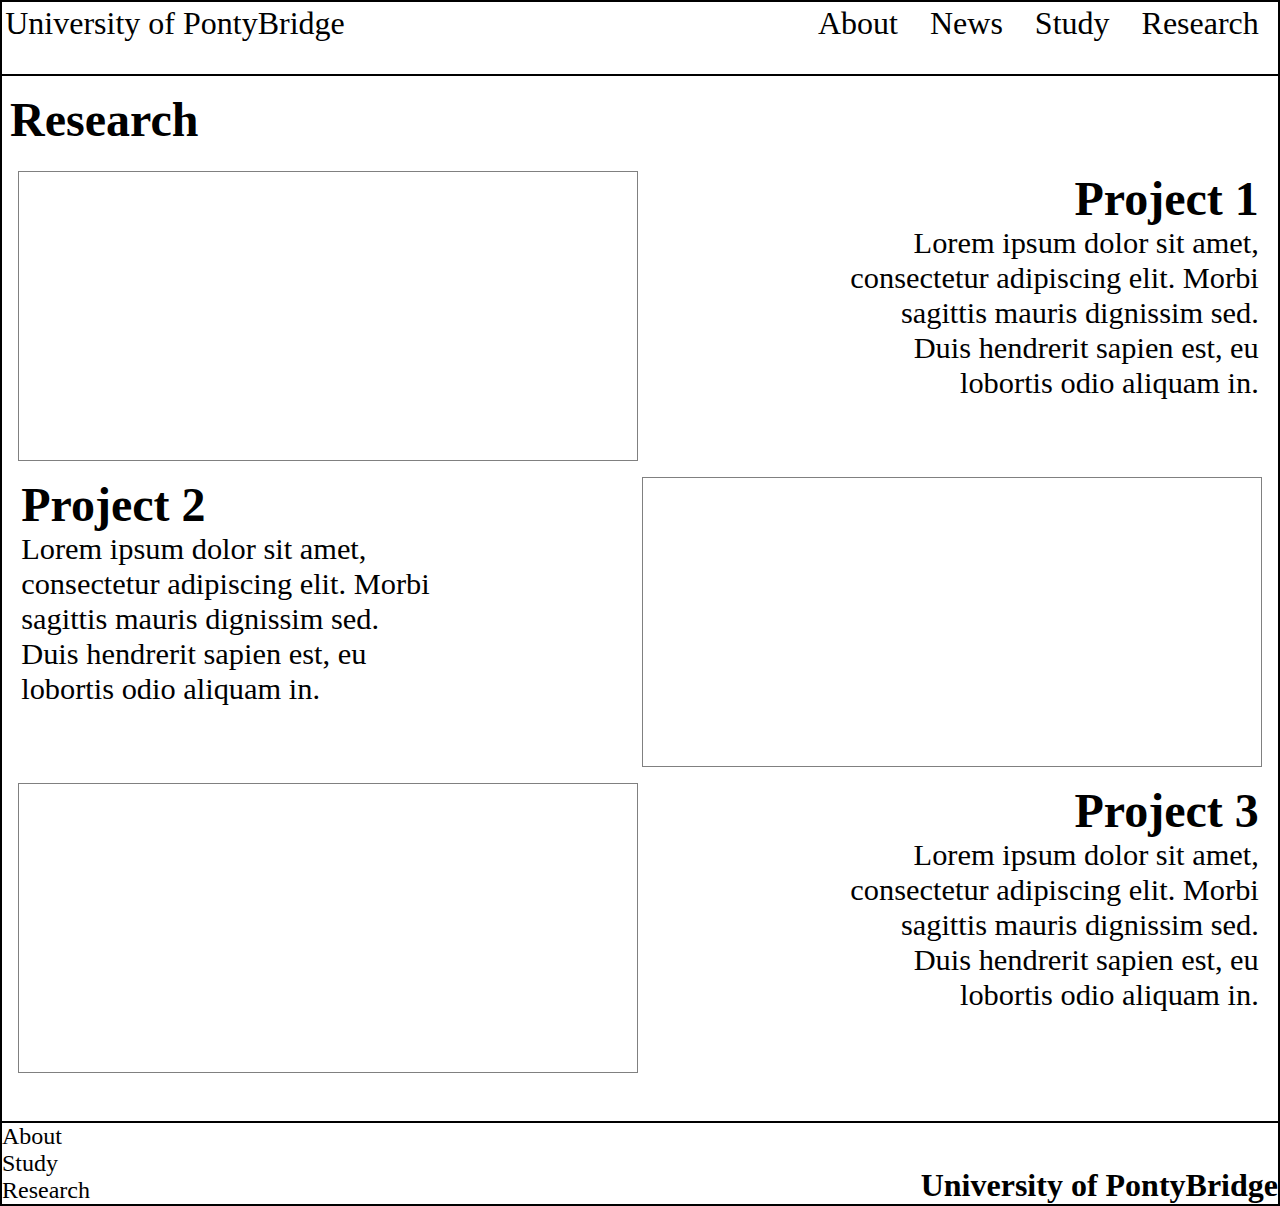
==== src/html/research.html @ 13ab10fe "init version" ====
<!DOCTYPE html>
<html lang="en">

<head>
  <meta charset="UTF-8">
  <meta name="viewport" content="width=device-width, initial-scale=1.0">
  <meta http-equiv="X-UA-Compatible" content="ie=edge">
  <title>Research</title>
  <link rel="stylesheet" href="../css/basic.css">
  <link rel="stylesheet" href="../css/link.css">
</head>

<body>
  <section class="full">
    <header class="border-2">
      <h1 class="nav-title">University of PontyBridge</h1>
      <nav class="nav-title">
        <a>About</a>
        <a>News</a>
        <a href="./study.html">Study</a>
        <a href="./research.html">Research</a>
      </nav>
    </header>

    <div class="content border-2-column">
      <h2 class="title is-1">Research</h2>
      <article class="item">
        <div class="thumbnail border-1"></div>
        <div class="content font-to-right">
          <h3 class="is-1">Project 1</h3>
          <p class="is-2">Lorem ipsum dolor sit amet,</p>
          <p class="is-2">consectetur adipiscing elit. Morbi</p>
          <p class="is-2">sagittis mauris dignissim sed.</p>
          <p class="is-2">Duis hendrerit sapien est, eu</p>
          <p class="is-2">lobortis odio aliquam in.</p>
        </div>
      </article>

      <article class="item">
        <div class="content">
          <h3 class="is-1">Project 2</h3>
          <p class="is-2">Lorem ipsum dolor sit amet,</p>
          <p class="is-2">consectetur adipiscing elit. Morbi</p>
          <p class="is-2">sagittis mauris dignissim sed.</p>
          <p class="is-2">Duis hendrerit sapien est, eu</p>
          <p class="is-2">lobortis odio aliquam in.</p>
        </div>
        <div class="thumbnail border-1"></div>
      </article>

      <article class="item">
        <div class="thumbnail border-1"></div>
        <div class="content font-to-right">
          <h3 class="is-1">Project 3</h3>
          <p class="is-2">Lorem ipsum dolor sit amet,</p>
          <p class="is-2">consectetur adipiscing elit. Morbi</p>
          <p class="is-2">sagittis mauris dignissim sed.</p>
          <p class="is-2">Duis hendrerit sapien est, eu</p>
          <p class="is-2">lobortis odio aliquam in.</p>
        </div>
      </article>

      <article class="item"></article>
      <article class="item"></article>
    </div>

    <footer class="border-2">
      <nav class="navbar">
        <a class="is-3">About</a>
        <a href="./study.html" class="is-3">Study</a>
        <a href="./research.html" class="is-3">Research</a>
      </nav>
      <h1 class="name">University of PontyBridge</h1>
    </footer>
  </section>
</body>

</html>
---- src/css/basic.css ----
@import url('./components/_font.css');

* {
  margin: 0;
  padding: 0;
}

a {
  color: black;
  text-decoration: none;
}

section[class="full"] {
  display: flex;
  min-height: 100vh;
  flex-direction: column;
}

section[class="full"] > .content {
  flex: 1;
  display: flex;
  flex-direction: column;
  padding: 1rem 0.5rem 0.5rem;
}


.border-2 {
  border: 2px solid black;
}

.border-1 {
  border: 1px solid gray;
}

.border-2-column {
  border-left: 2px solid black;
  border-right: 2px solid black;
}
---- src/css/link.css ----
@import url('./components/_header.css');
@import url('./components/_footer.css');

section .content .title {
  margin-bottom: 1rem;
}

section .content .item {
  display: flex;
  padding: 0.5rem;
  justify-content: space-between;
}

section .content .item .thumbnail {
  flex: 1;
  height: 18rem;
}

section .content .item .content {
  flex: 1;
  padding: 0 0.2rem;
}
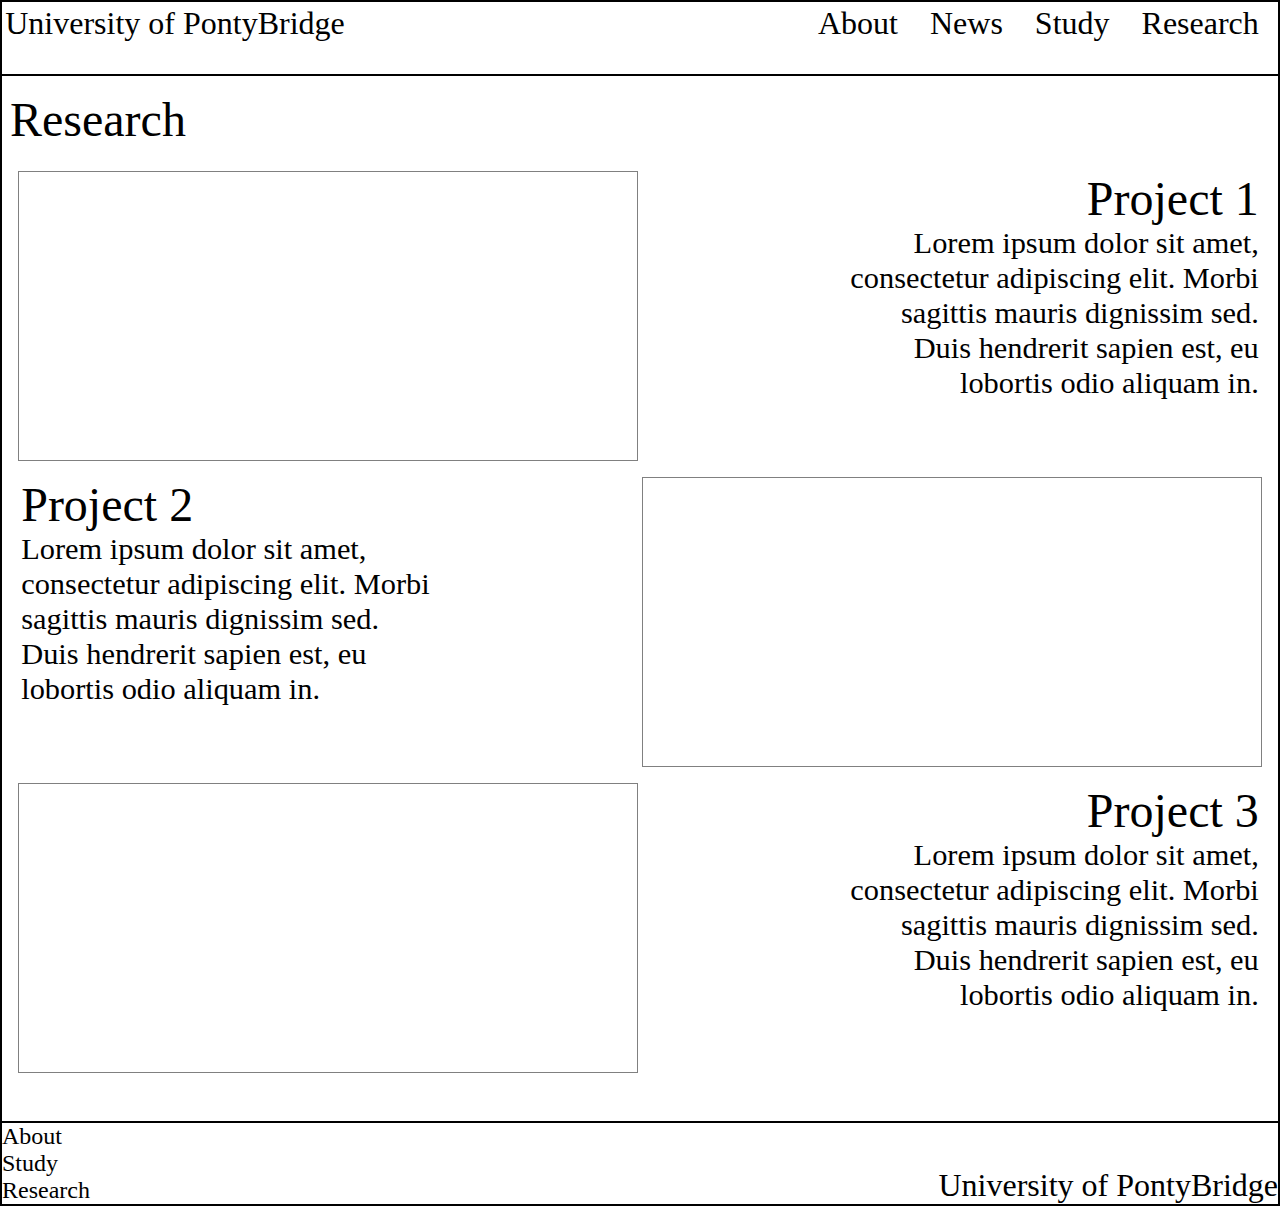
==== commit b64530e7: "Implement the mobile" ====
--- a/src/html/research.html
+++ b/src/html/research.html
@@ -14,7 +14,12 @@
   <section class="full">
     <header class="border-2">
       <h1 class="nav-title">University of PontyBridge</h1>
-      <nav class="nav-title">
+      <span id="navbarBuger" class="navbar-burger">
+        <span></span>
+        <span></span>
+        <span></span>
+      </span>
+      <nav id="topNavbar" class="nav-title">
         <a>About</a>
         <a>News</a>
         <a href="./study.html">Study</a>
@@ -25,6 +30,7 @@
     <div class="content border-2-column">
       <h2 class="title is-1">Research</h2>
       <article class="item">
+        <h3 class="responsive-title is-1 font-to-right">Project 1</h3>
         <div class="thumbnail border-1"></div>
         <div class="content font-to-right">
           <h3 class="is-1">Project 1</h3>
@@ -37,6 +43,8 @@
       </article>
 
       <article class="item">
+        <h3 class="responsive-title is-1 font-to-right">Project 2</h3>
+        <div class="thumbnail border-1"></div>
         <div class="content">
           <h3 class="is-1">Project 2</h3>
           <p class="is-2">Lorem ipsum dolor sit amet,</p>
@@ -45,10 +53,10 @@
           <p class="is-2">Duis hendrerit sapien est, eu</p>
           <p class="is-2">lobortis odio aliquam in.</p>
         </div>
-        <div class="thumbnail border-1"></div>
       </article>
 
       <article class="item">
+        <h3 class="responsive-title is-1 font-to-right">Project 3</h3>
         <div class="thumbnail border-1"></div>
         <div class="content font-to-right">
           <h3 class="is-1">Project 3</h3>
@@ -73,6 +81,7 @@
       <h1 class="name">University of PontyBridge</h1>
     </footer>
   </section>
+  <script src="../js/basic.js"></script>
 </body>
 
 </html>--- a/src/css/basic.css
+++ b/src/css/basic.css
@@ -3,6 +3,16 @@
 * {
   margin: 0;
   padding: 0;
+}
+
+h1,
+h2,
+h3,
+h4,
+h5,
+h6,
+strong {
+  font-weight: 100;
 }
 
 a {
--- a/src/css/link.css
+++ b/src/css/link.css
@@ -11,6 +11,14 @@
   justify-content: space-between;
 }
 
+section .content .item .responsive-title{
+  display: none;
+}
+
+section .content .item:nth-child(2n + 1) {
+  flex-direction: row-reverse;
+}
+
 section .content .item .thumbnail {
   flex: 1;
   height: 18rem;
@@ -19,4 +27,28 @@
 section .content .item .content {
   flex: 1;
   padding: 0 0.2rem;
+}
+
+/* responsive */
+
+@media screen and (max-width: 768px) {
+  section .content .item {
+    flex-direction: column;
+  }
+
+  section .content .item:nth-child(2n + 1) {
+    flex-direction: column;
+  }
+
+  section .content .item div{
+    text-align: left;
+  }
+
+  section .content .item .content h3{
+    display: none;
+  }
+
+  section .content .item .responsive-title{
+    display: block;
+  }
 }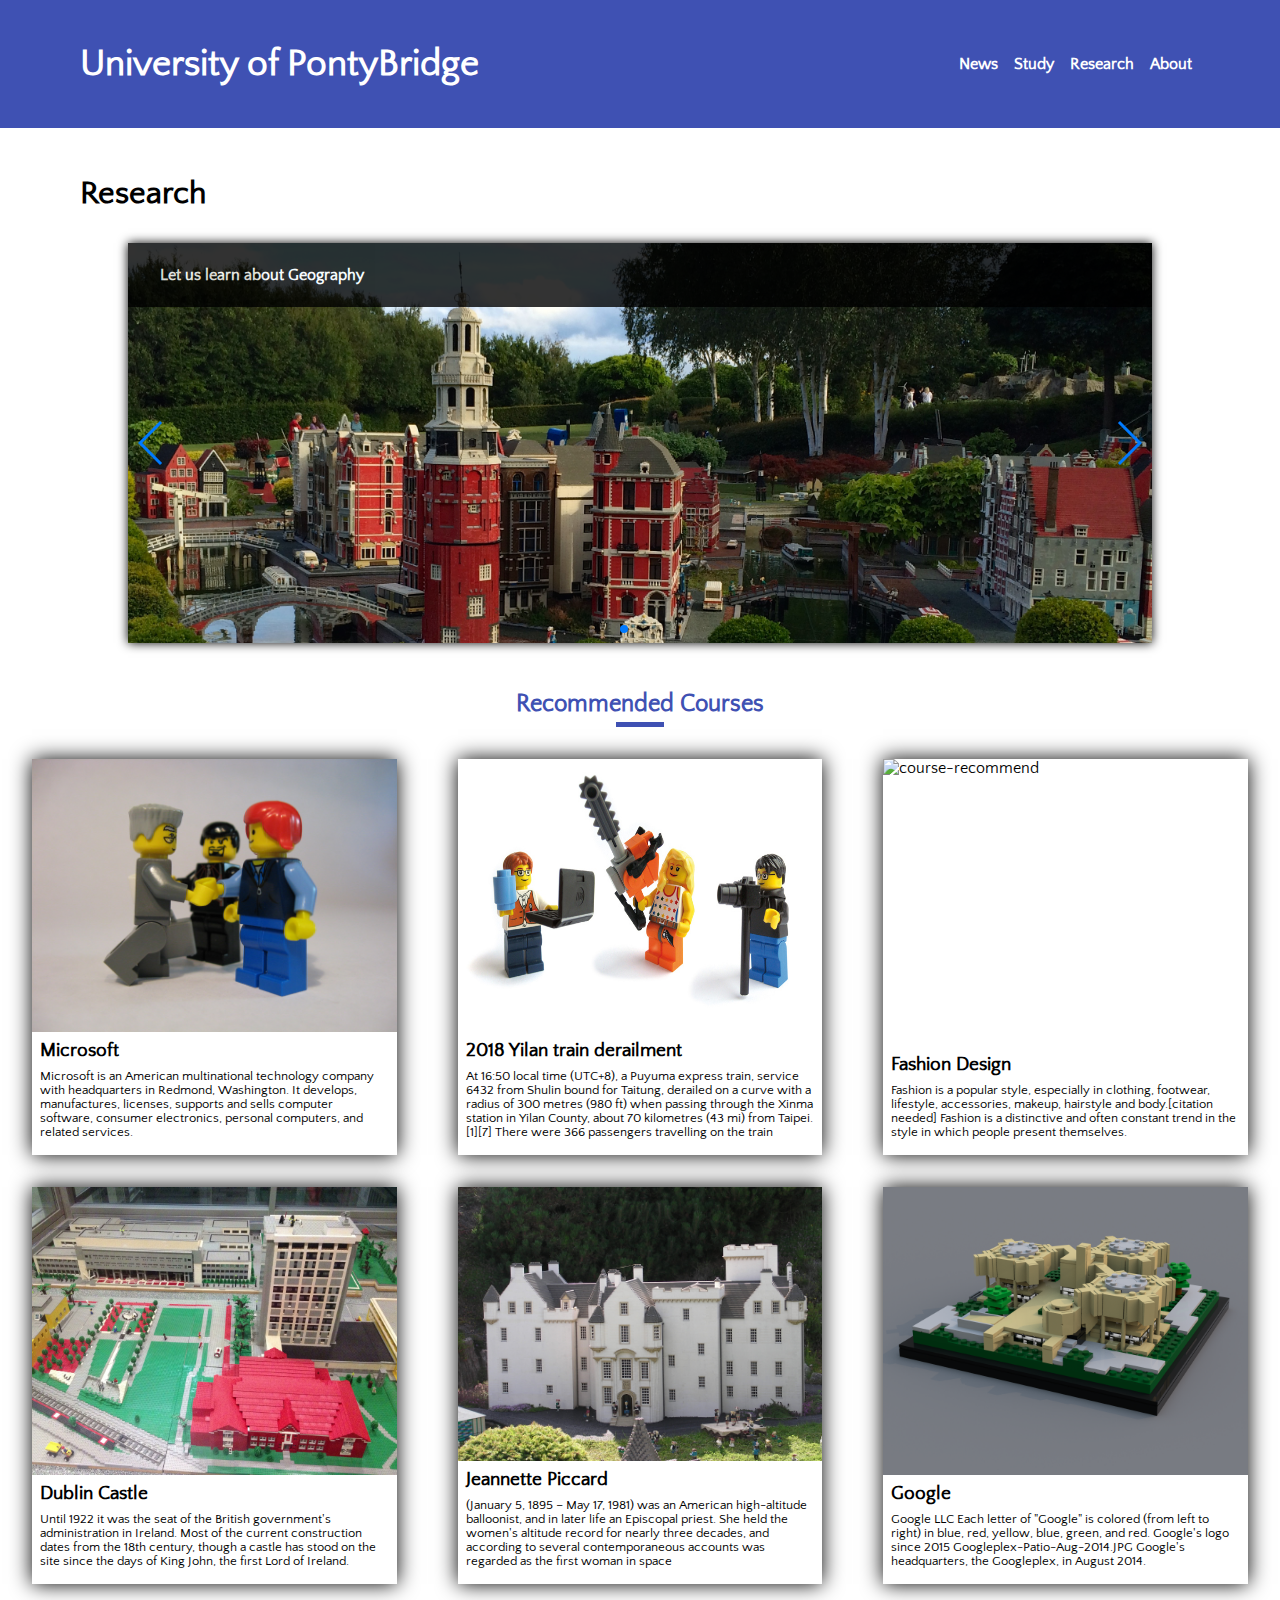
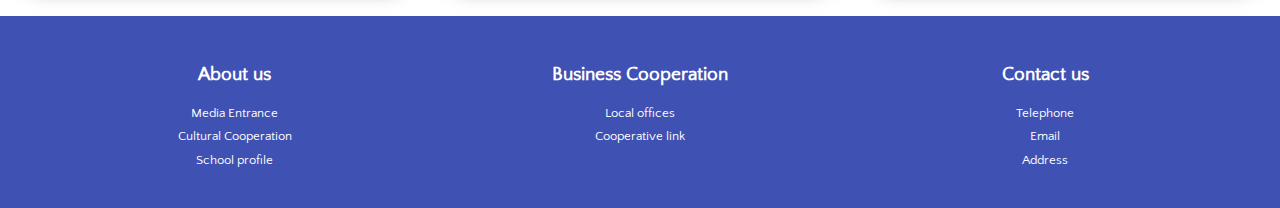
==== commit e8ebb752: "Finish all" ====
--- a/src/html/research.html
+++ b/src/html/research.html
@@ -1,6 +1,5 @@
 <!DOCTYPE html>
 <html lang="en">
-
 <head>
   <meta charset="UTF-8">
   <meta name="viewport" content="width=device-width, initial-scale=1.0">
@@ -8,80 +7,160 @@
   <title>Research</title>
   <link rel="stylesheet" href="../css/basic.css">
   <link rel="stylesheet" href="../css/link.css">
+  <link rel="stylesheet" href="../../assets/css/swiper.min.css">
 </head>
-
 <body>
   <section class="full">
-    <header class="border-2">
-      <h1 class="nav-title">University of PontyBridge</h1>
-      <span id="navbarBuger" class="navbar-burger">
-        <span></span>
-        <span></span>
-        <span></span>
-      </span>
-      <nav id="topNavbar" class="nav-title">
-        <a>About</a>
-        <a>News</a>
-        <a href="./study.html">Study</a>
-        <a href="./research.html">Research</a>
-      </nav>
+    <header>
+      <div class="top container">
+        <h1 id="name" class="name is-1 is-crude">
+          <a href="./home.html">University of PontyBridge</a>
+        </h1>
+        <span id="navbarBurger" class="navbar-burger">
+          <span></span>
+          <span></span>
+          <span></span>
+        </span>
+        <nav id="navbar" class="navbar">
+          <a>News</a>
+          <a href="./study.html">Study</a>
+          <a href="./research.html">Research</a>
+          <a>About</a>
+        </nav>
+      </div>
+      <div class="bottom mask container">
+        <div class="news-time">
+          <p class="is-crude">
+            Come and Join us
+          </p>
+          <p class="time">
+            2019-09-15 20:00
+          </p>
+        </div>
+        <div class="news-content">
+          <p>Welcome to University of PontyBridge Freshmen Party</p>
+          <h5>
+            <p>Bernard Register</p>
+            <p>California, USA</p>
+          </h5>
+        </div>
+      </div>
     </header>
 
-    <div class="content border-2-column">
-      <h2 class="title is-1">Research</h2>
-      <article class="item">
-        <h3 class="responsive-title is-1 font-to-right">Project 1</h3>
-        <div class="thumbnail border-1"></div>
-        <div class="content font-to-right">
-          <h3 class="is-1">Project 1</h3>
-          <p class="is-2">Lorem ipsum dolor sit amet,</p>
-          <p class="is-2">consectetur adipiscing elit. Morbi</p>
-          <p class="is-2">sagittis mauris dignissim sed.</p>
-          <p class="is-2">Duis hendrerit sapien est, eu</p>
-          <p class="is-2">lobortis odio aliquam in.</p>
+    <div class="content">
+
+      <h1 class="main">Research</h1>
+      <div class="swiper-container">
+        <div class="swiper-wrapper">
+          <div class="item swiper-slide">
+            <p>Let us learn about Geography</p>
+            <div class="thumbnail" style="background: url('../../assets/images/page-research-1.jpg') center; background-size: cover"></div>
+          </div>
+          <div class="item swiper-slide">
+            <p>Let us check the building</p>
+            <div class="thumbnail" style="background: url('../../assets/images/page-research-2.jpg') center; background-size: cover"></div>
+          </div>
+          <div class="item swiper-slide">
+            <p>Let us research a car</p>
+            <div class="thumbnail" style="background: url('../../assets/images/page-research-3.jpg') center; background-size: cover"></div>
+          </div>
         </div>
-      </article>
+        <div class="swiper-pagination pager"></div>
 
-      <article class="item">
-        <h3 class="responsive-title is-1 font-to-right">Project 2</h3>
-        <div class="thumbnail border-1"></div>
-        <div class="content">
-          <h3 class="is-1">Project 2</h3>
-          <p class="is-2">Lorem ipsum dolor sit amet,</p>
-          <p class="is-2">consectetur adipiscing elit. Morbi</p>
-          <p class="is-2">sagittis mauris dignissim sed.</p>
-          <p class="is-2">Duis hendrerit sapien est, eu</p>
-          <p class="is-2">lobortis odio aliquam in.</p>
+        <div class="swiper-button-prev"></div>
+        <div class="swiper-button-next"></div>
+      </div>
+
+      <div class="course-recommend">
+        <div class="title">
+          <h2 class="is-crude">Recommended Courses</h2>
+          <span></span>
         </div>
-      </article>
-
-      <article class="item">
-        <h3 class="responsive-title is-1 font-to-right">Project 3</h3>
-        <div class="thumbnail border-1"></div>
-        <div class="content font-to-right">
-          <h3 class="is-1">Project 3</h3>
-          <p class="is-2">Lorem ipsum dolor sit amet,</p>
-          <p class="is-2">consectetur adipiscing elit. Morbi</p>
-          <p class="is-2">sagittis mauris dignissim sed.</p>
-          <p class="is-2">Duis hendrerit sapien est, eu</p>
-          <p class="is-2">lobortis odio aliquam in.</p>
+        <div class="item-wrapper">
+          <div class="item">
+            <img src="../../assets/images/research-item-1.jpg" alt="course-recommend">
+            <div class="description">
+              <h4 class="title">Microsoft</h4>
+              <span class="detail">Microsoft is an American multinational technology company with headquarters in Redmond, Washington. It develops, manufactures,
+              licenses, supports and sells computer software, consumer electronics, personal computers, and related services.</span>
+            </div>
+          </div>
+          <div class="item">
+            <img src="../../assets/images/research-item-2.jpg" alt="course-recommend">
+            <div class="description">
+              <h4 class="title">2018 Yilan train derailment</h4>
+              <span class="detail">At 16:50 local time (UTC+8), a Puyuma express train, service 6432 from Shulin bound for Taitung, derailed on a curve
+              with a radius of 300 metres (980 ft) when passing through the Xinma station in Yilan County, about 70 kilometres (43
+              mi) from Taipei.[1][7] There were 366 passengers travelling on the train</span>
+            </div>
+          </div>
+          <div class="item">
+            <img src="../../assets/images/research-item-3.jpg" alt="course-recommend">
+            <div class="description">
+              <h4 class="title">Fashion Design</h4>
+              <span class="detail">Fashion is a popular style, especially in clothing, footwear, lifestyle, accessories, makeup,
+                hairstyle and body.[citation needed] Fashion is a distinctive and often constant trend in the style in which
+                people present
+                themselves.</span>
+            </div>
+          </div>
+          <div class="item">
+            <img src="../../assets/images/research-item-4.jpg" alt="course-recommend">
+            <div class="description">
+              <h4 class="title">Dublin Castle</h4>
+              <span class="detail">Until 1922 it was the seat of the British government's administration in Ireland. Most of the current construction
+              dates from the 18th century, though a castle has stood on the site since the days of King John, the first Lord of
+              Ireland.</span>
+            </div>
+          </div>
+          <div class="item">
+            <img src="../../assets/images/research-item-5.jpg" alt="course-recommend">
+            <div class="description">
+              <h4 class="title">Jeannette Piccard</h4>
+              <span class="detail">(January 5, 1895 – May 17, 1981) was an American high-altitude balloonist, and in later life an Episcopal priest. She
+              held the women's altitude record for nearly three decades, and according to several contemporaneous accounts was
+              regarded as the first woman in space</span>
+            </div>
+          </div>
+          <div class="item">
+            <img src="../../assets/images/research-item-6.png" alt="course-recommend">
+            <div class="description">
+              <h4 class="title">Google</h4>
+              <span class="detail">Google LLC
+              Each letter of "Google" is colored (from left to right) in blue, red, yellow, blue, green, and red.
+              Google's logo since 2015
+              Googleplex-Patio-Aug-2014.JPG
+              Google's headquarters, the Googleplex, in August 2014.</span>
+            </div>
+          </div>
         </div>
-      </article>
-
-      <article class="item"></article>
-      <article class="item"></article>
+      </div>
     </div>
 
-    <footer class="border-2">
-      <nav class="navbar">
-        <a class="is-3">About</a>
-        <a href="./study.html" class="is-3">Study</a>
-        <a href="./research.html" class="is-3">Research</a>
-      </nav>
-      <h1 class="name">University of PontyBridge</h1>
+    <footer>
+      <div class="item">
+        <span class="title is-crude">About us</span>
+        <span>Media Entrance</span>
+        <span>Cultural Cooperation</span>
+        <span>School profile</span>
+      </div>
+
+      <div class="item">
+        <span class="title is-crude">Business Cooperation</span>
+        <span>Local offices</span>
+        <span>Cooperative link</span>
+      </div>
+
+      <div class="item">
+        <span class="title is-crude">Contact us</span>
+        <span>Telephone</span>
+        <span>Email</span>
+        <span>Address</span>
+      </div>
     </footer>
   </section>
   <script src="../js/basic.js"></script>
+  <script src="../../assets/js/swiper.min.js"></script>
+  <script src="../js/link.js"></script>
 </body>
-
 </html>--- a/src/css/basic.css
+++ b/src/css/basic.css
@@ -1,8 +1,12 @@
 @import url('./components/_font.css');
+@import url('./components/_header.css');
+@import url('./components/_layout.css');
+@import url('./components/_footer.css');
 
 * {
   margin: 0;
   padding: 0;
+  box-sizing: border-box;
 }
 
 h1,
@@ -15,9 +19,38 @@
   font-weight: 100;
 }
 
+div {
+  display: flex;
+}
+
 a {
   color: black;
   text-decoration: none;
+}
+
+.mask {
+  position: relative;
+}
+
+.mask::after {
+  content: ' ';
+  top: 0;
+  left: 0;
+  width: 100%;
+  height: 100%;
+  opacity: 0.4;
+  display: block;
+  position: absolute;
+  background: black;
+}
+
+@font-face {
+  font-family: bodyFont;
+  src: url('../../assets/ttf/QuattrocentoSans-Regular.ttf')
+}
+
+body > section {
+  font-family: bodyFont;
 }
 
 section[class="full"] {
@@ -30,20 +63,14 @@
   flex: 1;
   display: flex;
   flex-direction: column;
-  padding: 1rem 0.5rem 0.5rem;
 }
 
 
 .border-2 {
-  border: 2px solid black;
+  border: 2px solid #791B99;
 }
 
 .border-1 {
   border: 1px solid gray;
 }
 
-.border-2-column {
-  border-left: 2px solid black;
-  border-right: 2px solid black;
-}
-
--- a/src/css/link.css
+++ b/src/css/link.css
@@ -1,54 +1,117 @@
-@import url('./components/_header.css');
-@import url('./components/_footer.css');
-
-section .content .title {
-  margin-bottom: 1rem;
+.swiper-container {
+  width: 80%;
+  height: 400px;
+  position: relative;
+  box-shadow: 0 0 10px #000000;
 }
 
-section .content .item {
+.main {
+  font-size: 2rem;
+  font-weight: bold;
+  padding-left: 5rem;
+  padding-bottom: 2rem;
+}
+
+.swiper-container .item .thumbnail {
+  width: 100%;
+  height: 100%;
+}
+
+.swiper-container .item > p {
+  top: 0;
+  left: 0;
+  width: 100%;
+  opacity: 0.8;
+  color: #fff;
   display: flex;
-  padding: 0.5rem;
+  padding: 0 2rem;
+  min-height: 4rem;
+  font-weight: bold;
+  position: absolute;
+  align-items: center;
+  background: #000000;
+}
+
+.pager {
+  justify-content: center;
+}
+
+section header .bottom {
+  display: none;
+}
+
+section .content {
+  margin-top: 3rem;
+}
+
+section .content .course-recommend {
+  margin-top: 3rem;
+  flex-direction: column;
+}
+
+section .content .course-recommend > .title {
+  color: #3f51b3;
+  align-items: center;
+  flex-direction: column;
+}
+
+section .content .course-recommend > .title > span{
+  width: 3rem;
+  height: 0.3rem;
+  margin-top: 0.3rem;
+  margin-bottom: 2rem;
+  background: #3f51b3;
+}
+
+section .content .course-recommend .item-wrapper {
+  padding: 0 2rem;
+  flex-wrap: wrap;
   justify-content: space-between;
 }
 
-section .content .item .responsive-title{
-  display: none;
+section .content .course-recommend .item-wrapper .item {
+  width: 30%;
+  cursor: pointer;
+  margin-bottom: 2rem;
+  flex-direction: column;
+  box-shadow: 0 0 20px #000000;
 }
 
-section .content .item:nth-child(2n + 1) {
-  flex-direction: row-reverse;
+section .content .course-recommend .item-wrapper .item > img {
+  flex: 1;
+  width: 100%;
 }
 
-section .content .item .thumbnail {
-  flex: 1;
-  height: 18rem;
+section .content .course-recommend .item-wrapper .item .description {
+  background: #fff;
+  flex-direction: column;
+  padding: 0.5rem 0.5rem 1rem;
 }
 
-section .content .item .content {
-  flex: 1;
-  padding: 0 0.2rem;
+section .content .course-recommend .item-wrapper .item .description h4 {
+  font-weight: bold;
+  font-size: 1.2rem;
+  margin-bottom: 0.5rem;
 }
 
-/* responsive */
+section .content .course-recommend .item-wrapper .item .description span {
+  font-size: 0.8rem;
+}
 
 @media screen and (max-width: 768px) {
-  section .content .item {
-    flex-direction: column;
+  section .content .course-recommend .item-wrapper .item {
+    width: 100%;
   }
 
-  section .content .item:nth-child(2n + 1) {
-    flex-direction: column;
+  .main {
+    font-size: 2rem;
+    font-weight: bold;
+    padding-left: 2rem;
+    padding-bottom: 1rem;
   }
 
-  section .content .item div{
-    text-align: left;
-  }
-
-  section .content .item .content h3{
-    display: none;
-  }
-
-  section .content .item .responsive-title{
-    display: block;
+  .swiper-container {
+    width: 90%;
+    height: 13rem;
   }
 }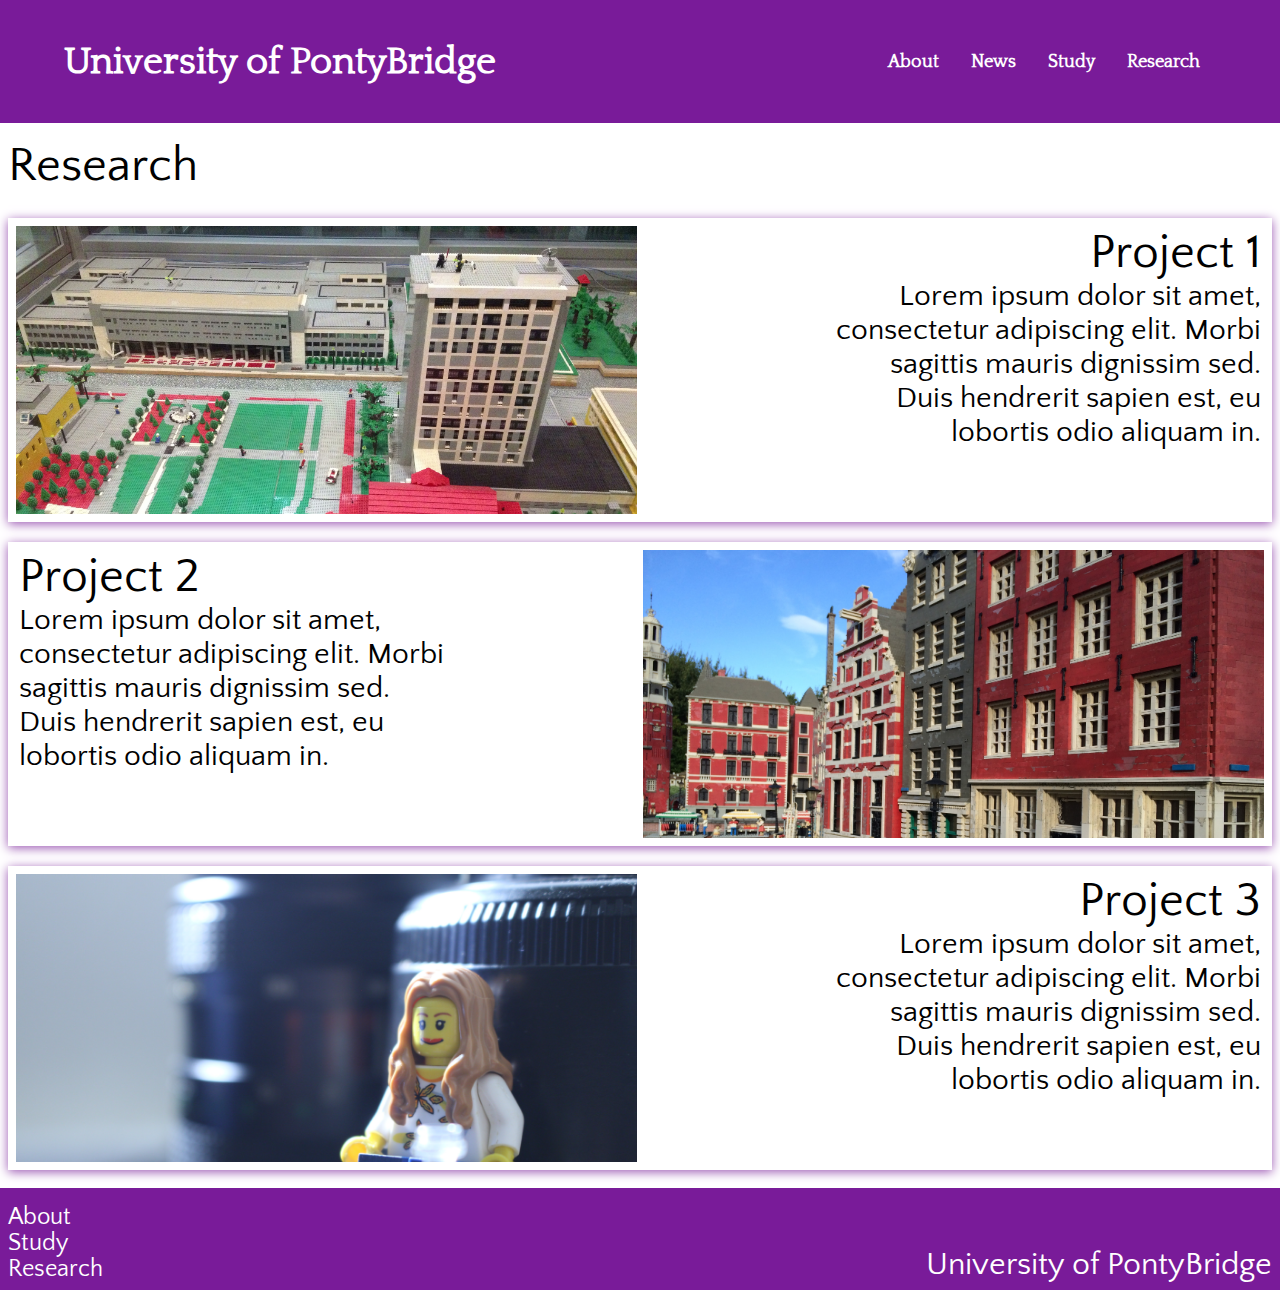
==== commit 332997c0: "Modify the ui" ====
--- a/src/html/research.html
+++ b/src/html/research.html
@@ -1,5 +1,6 @@
 <!DOCTYPE html>
 <html lang="en">
+
 <head>
   <meta charset="UTF-8">
   <meta name="viewport" content="width=device-width, initial-scale=1.0">
@@ -7,160 +8,79 @@
   <title>Research</title>
   <link rel="stylesheet" href="../css/basic.css">
   <link rel="stylesheet" href="../css/link.css">
-  <link rel="stylesheet" href="../../assets/css/swiper.min.css">
 </head>
+
 <body>
   <section class="full">
-    <header>
-      <div class="top container">
-        <h1 id="name" class="name is-1 is-crude">
-          <a href="./home.html">University of PontyBridge</a>
-        </h1>
-        <span id="navbarBurger" class="navbar-burger">
-          <span></span>
-          <span></span>
-          <span></span>
-        </span>
-        <nav id="navbar" class="navbar">
-          <a>News</a>
-          <a href="./study.html">Study</a>
-          <a href="./research.html">Research</a>
-          <a>About</a>
-        </nav>
-      </div>
-      <div class="bottom mask container">
-        <div class="news-time">
-          <p class="is-crude">
-            Come and Join us
-          </p>
-          <p class="time">
-            2019-09-15 20:00
-          </p>
-        </div>
-        <div class="news-content">
-          <p>Welcome to University of PontyBridge Freshmen Party</p>
-          <h5>
-            <p>Bernard Register</p>
-            <p>California, USA</p>
-          </h5>
-        </div>
-      </div>
+    <header class="border-2">
+      <h1 class="nav-title">
+        <a href="./home.html">University of PontyBridge</a>
+      </h1>
+      <span id="navbarBuger" class="navbar-burger">
+        <span></span>
+        <span></span>
+        <span></span>
+      </span>
+      <nav id="topNavbar" class="nav-title">
+        <a>About</a>
+        <a>News</a>
+        <a href="./study.html">Study</a>
+        <a href="./research.html">Research</a>
+      </nav>
     </header>
 
-    <div class="content">
+    <div class="content border-2-column">
+      <h2 class="title is-1">Research</h2>
+      <article class="item">
+        <h3 class="responsive-title is-1 font-to-right">Project 1</h3>
+        <div class="thumbnail research-1 to-point"></div>
+        <div class="content font-to-right">
+          <h3 class="is-1">Project 1</h3>
+          <p class="is-2">Lorem ipsum dolor sit amet,</p>
+          <p class="is-2">consectetur adipiscing elit. Morbi</p>
+          <p class="is-2">sagittis mauris dignissim sed.</p>
+          <p class="is-2">Duis hendrerit sapien est, eu</p>
+          <p class="is-2">lobortis odio aliquam in.</p>
+        </div>
+      </article>
 
-      <h1 class="main">Research</h1>
-      <div class="swiper-container">
-        <div class="swiper-wrapper">
-          <div class="item swiper-slide">
-            <p>Let us learn about Geography</p>
-            <div class="thumbnail" style="background: url('../../assets/images/page-research-1.jpg') center; background-size: cover"></div>
-          </div>
-          <div class="item swiper-slide">
-            <p>Let us check the building</p>
-            <div class="thumbnail" style="background: url('../../assets/images/page-research-2.jpg') center; background-size: cover"></div>
-          </div>
-          <div class="item swiper-slide">
-            <p>Let us research a car</p>
-            <div class="thumbnail" style="background: url('../../assets/images/page-research-3.jpg') center; background-size: cover"></div>
-          </div>
+      <article class="item">
+        <h3 class="responsive-title is-1 font-to-right">Project 2</h3>
+        <div class="thumbnail research-2 to-point"></div>
+        <div class="content">
+          <h3 class="is-1">Project 2</h3>
+          <p class="is-2">Lorem ipsum dolor sit amet,</p>
+          <p class="is-2">consectetur adipiscing elit. Morbi</p>
+          <p class="is-2">sagittis mauris dignissim sed.</p>
+          <p class="is-2">Duis hendrerit sapien est, eu</p>
+          <p class="is-2">lobortis odio aliquam in.</p>
         </div>
-        <div class="swiper-pagination pager"></div>
+      </article>
 
-        <div class="swiper-button-prev"></div>
-        <div class="swiper-button-next"></div>
-      </div>
-
-      <div class="course-recommend">
-        <div class="title">
-          <h2 class="is-crude">Recommended Courses</h2>
-          <span></span>
+      <article class="item">
+        <h3 class="responsive-title is-1 font-to-right">Project 3</h3>
+        <div class="thumbnail research-3 to-point"></div>
+        <div class="content font-to-right">
+          <h3 class="is-1">Project 3</h3>
+          <p class="is-2">Lorem ipsum dolor sit amet,</p>
+          <p class="is-2">consectetur adipiscing elit. Morbi</p>
+          <p class="is-2">sagittis mauris dignissim sed.</p>
+          <p class="is-2">Duis hendrerit sapien est, eu</p>
+          <p class="is-2">lobortis odio aliquam in.</p>
         </div>
-        <div class="item-wrapper">
-          <div class="item">
-            <img src="../../assets/images/research-item-1.jpg" alt="course-recommend">
-            <div class="description">
-              <h4 class="title">Microsoft</h4>
-              <span class="detail">Microsoft is an American multinational technology company with headquarters in Redmond, Washington. It develops, manufactures,
-              licenses, supports and sells computer software, consumer electronics, personal computers, and related services.</span>
-            </div>
-          </div>
-          <div class="item">
-            <img src="../../assets/images/research-item-2.jpg" alt="course-recommend">
-            <div class="description">
-              <h4 class="title">2018 Yilan train derailment</h4>
-              <span class="detail">At 16:50 local time (UTC+8), a Puyuma express train, service 6432 from Shulin bound for Taitung, derailed on a curve
-              with a radius of 300 metres (980 ft) when passing through the Xinma station in Yilan County, about 70 kilometres (43
-              mi) from Taipei.[1][7] There were 366 passengers travelling on the train</span>
-            </div>
-          </div>
-          <div class="item">
-            <img src="../../assets/images/research-item-3.jpg" alt="course-recommend">
-            <div class="description">
-              <h4 class="title">Fashion Design</h4>
-              <span class="detail">Fashion is a popular style, especially in clothing, footwear, lifestyle, accessories, makeup,
-                hairstyle and body.[citation needed] Fashion is a distinctive and often constant trend in the style in which
-                people present
-                themselves.</span>
-            </div>
-          </div>
-          <div class="item">
-            <img src="../../assets/images/research-item-4.jpg" alt="course-recommend">
-            <div class="description">
-              <h4 class="title">Dublin Castle</h4>
-              <span class="detail">Until 1922 it was the seat of the British government's administration in Ireland. Most of the current construction
-              dates from the 18th century, though a castle has stood on the site since the days of King John, the first Lord of
-              Ireland.</span>
-            </div>
-          </div>
-          <div class="item">
-            <img src="../../assets/images/research-item-5.jpg" alt="course-recommend">
-            <div class="description">
-              <h4 class="title">Jeannette Piccard</h4>
-              <span class="detail">(January 5, 1895 – May 17, 1981) was an American high-altitude balloonist, and in later life an Episcopal priest. She
-              held the women's altitude record for nearly three decades, and according to several contemporaneous accounts was
-              regarded as the first woman in space</span>
-            </div>
-          </div>
-          <div class="item">
-            <img src="../../assets/images/research-item-6.png" alt="course-recommend">
-            <div class="description">
-              <h4 class="title">Google</h4>
-              <span class="detail">Google LLC
-              Each letter of "Google" is colored (from left to right) in blue, red, yellow, blue, green, and red.
-              Google's logo since 2015
-              Googleplex-Patio-Aug-2014.JPG
-              Google's headquarters, the Googleplex, in August 2014.</span>
-            </div>
-          </div>
-        </div>
-      </div>
+      </article>
     </div>
 
-    <footer>
-      <div class="item">
-        <span class="title is-crude">About us</span>
-        <span>Media Entrance</span>
-        <span>Cultural Cooperation</span>
-        <span>School profile</span>
-      </div>
-
-      <div class="item">
-        <span class="title is-crude">Business Cooperation</span>
-        <span>Local offices</span>
-        <span>Cooperative link</span>
-      </div>
-
-      <div class="item">
-        <span class="title is-crude">Contact us</span>
-        <span>Telephone</span>
-        <span>Email</span>
-        <span>Address</span>
-      </div>
+    <footer class="border-2">
+      <nav class="navbar">
+        <a class="is-3">About</a>
+        <a href="./study.html" class="is-3">Study</a>
+        <a href="./research.html" class="is-3">Research</a>
+      </nav>
+      <h1 class="name">University of PontyBridge</h1>
     </footer>
   </section>
   <script src="../js/basic.js"></script>
-  <script src="../../assets/js/swiper.min.js"></script>
-  <script src="../js/link.js"></script>
 </body>
+
 </html>--- a/src/css/basic.css
+++ b/src/css/basic.css
@@ -1,7 +1,4 @@
 @import url('./components/_font.css');
-@import url('./components/_header.css');
-@import url('./components/_layout.css');
-@import url('./components/_footer.css');
 
 * {
   margin: 0;
@@ -19,29 +16,14 @@
   font-weight: 100;
 }
 
-div {
-  display: flex;
-}
-
 a {
   color: black;
   text-decoration: none;
 }
 
-.mask {
-  position: relative;
-}
-
-.mask::after {
-  content: ' ';
-  top: 0;
-  left: 0;
-  width: 100%;
-  height: 100%;
-  opacity: 0.4;
-  display: block;
-  position: absolute;
-  background: black;
+@font-face {
+  font-family: headerFont;
+  src: url('../../assets/ttf/Quattrocento-Regular.ttf')
 }
 
 @font-face {
@@ -51,6 +33,10 @@
 
 body > section {
   font-family: bodyFont;
+}
+
+body > section > header {
+  font-family: headerFont;
 }
 
 section[class="full"] {
@@ -63,11 +49,34 @@
   flex: 1;
   display: flex;
   flex-direction: column;
+  padding: 1rem 0.5rem 0.5rem;
 }
 
+.mask {
+  position: relative;
+}
+
+.mask::after {
+  content: '';
+  top: 0;
+  left: 0;
+  opacity: 0.4;
+  width: 100%;
+  height: 100%;
+  position: absolute;
+  background: black;
+}
+
+.to-point {
+  cursor: pointer;
+}
+
+.to-point:hover {
+  box-shadow: 0 0 10px #A993FF;
+}
 
 .border-2 {
-  border: 2px solid #791B99;
+  /* border: 2px solid #791B99; */
 }
 
 .border-1 {
--- a/src/css/link.css
+++ b/src/css/link.css
@@ -1,117 +1,83 @@
-.swiper-container {
-  width: 80%;
-  height: 400px;
-  position: relative;
-  box-shadow: 0 0 10px #000000;
+@import url('./components/_header.css');
+@import url('./components/_footer.css');
+
+section .content .title {
+  margin-bottom: 1rem;
 }
 
-.main {
-  font-size: 2rem;
-  font-weight: bold;
-  padding-left: 5rem;
-  padding-bottom: 2rem;
+section .content .item {
+  display: flex;
+  padding: 0.5rem;
+  margin: 10px 0;
+  box-shadow: 0 2px 10px #9A55B2;
+  justify-content: space-between;
 }
 
-.swiper-container .item .thumbnail {
-  width: 100%;
-  height: 100%;
-}
-
-.swiper-container .item > p {
-  top: 0;
-  left: 0;
-  width: 100%;
-  opacity: 0.8;
-  color: #fff;
-  display: flex;
-  padding: 0 2rem;
-  min-height: 4rem;
-  font-weight: bold;
-  position: absolute;
-  align-items: center;
-  background: #000000;
-}
-
-.pager {
-  justify-content: center;
-}
-
-section header .bottom {
+section .content .item .responsive-title{
   display: none;
 }
 
-section .content {
-  margin-top: 3rem;
+section .content .item:nth-child(2n + 1) {
+  flex-direction: row-reverse;
 }
 
-section .content .course-recommend {
-  margin-top: 3rem;
-  flex-direction: column;
+section .content .item .thumbnail {
+  flex: 1;
+  height: 18rem;
 }
 
-section .content .course-recommend > .title {
-  color: #3f51b3;
-  align-items: center;
-  flex-direction: column;
+section .content .item .study-1 {
+  background: url('../../assets/images/bg-study-1.jpg') center 10%;
+  background-size: cover;
+}
+section .content .item .study-2 {
+  background: url('../../assets/images/bg-study-2.jpg');
+  background-size: cover;
+}
+section .content .item .study-3 {
+  background: url('../../assets/images/bg-study-3.jpg') center 10%;
+  background-size: cover;
 }
 
-section .content .course-recommend > .title > span{
-  width: 3rem;
-  height: 0.3rem;
-  margin-top: 0.3rem;
-  margin-bottom: 2rem;
-  background: #3f51b3;
+section .content .item .research-1 {
+  background: url('../../assets/images/bg-research-1.jpg') center 10%;
+  background-size: cover;
+}
+section .content .item .research-2 {
+  background: url('../../assets/images/bg-research-2.jpg');
+  background-size: cover;
+}
+section .content .item .research-3 {
+  background: url('../../assets/images/bg-research-3.jpg') center 10%;
+  background-size: cover;
 }
 
-section .content .course-recommend .item-wrapper {
-  padding: 0 2rem;
-  flex-wrap: wrap;
-  justify-content: space-between;
+
+section .content .item .content {
+  flex: 1;
+  padding: 0 0.2rem;
 }
 
-section .content .course-recommend .item-wrapper .item {
-  width: 30%;
-  cursor: pointer;
-  margin-bottom: 2rem;
-  flex-direction: column;
-  box-shadow: 0 0 20px #000000;
-}
-
-section .content .course-recommend .item-wrapper .item > img {
-  flex: 1;
-  width: 100%;
-}
-
-section .content .course-recommend .item-wrapper .item .description {
-  background: #fff;
-  flex-direction: column;
-  padding: 0.5rem 0.5rem 1rem;
-}
-
-section .content .course-recommend .item-wrapper .item .description h4 {
-  font-weight: bold;
-  font-size: 1.2rem;
-  margin-bottom: 0.5rem;
-}
-
-section .content .course-recommend .item-wrapper .item .description span {
-  font-size: 0.8rem;
-}
+/* responsive */
 
 @media screen and (max-width: 768px) {
-  section .content .course-recommend .item-wrapper .item {
-    width: 100%;
+  section .content .item {
+    flex-direction: column;
   }
 
-  .main {
-    font-size: 2rem;
-    font-weight: bold;
-    padding-left: 2rem;
-    padding-bottom: 1rem;
+  section .content .item:nth-child(2n + 1) {
+    flex-direction: column;
   }
 
-  .swiper-container {
-    width: 90%;
-    height: 13rem;
+  section .content .item div{
+    text-align: left;
+  }
+
+  section .content .item .content h3{
+    display: none;
+  }
+
+  section .content .item .responsive-title{
+    display: block;
   }
 }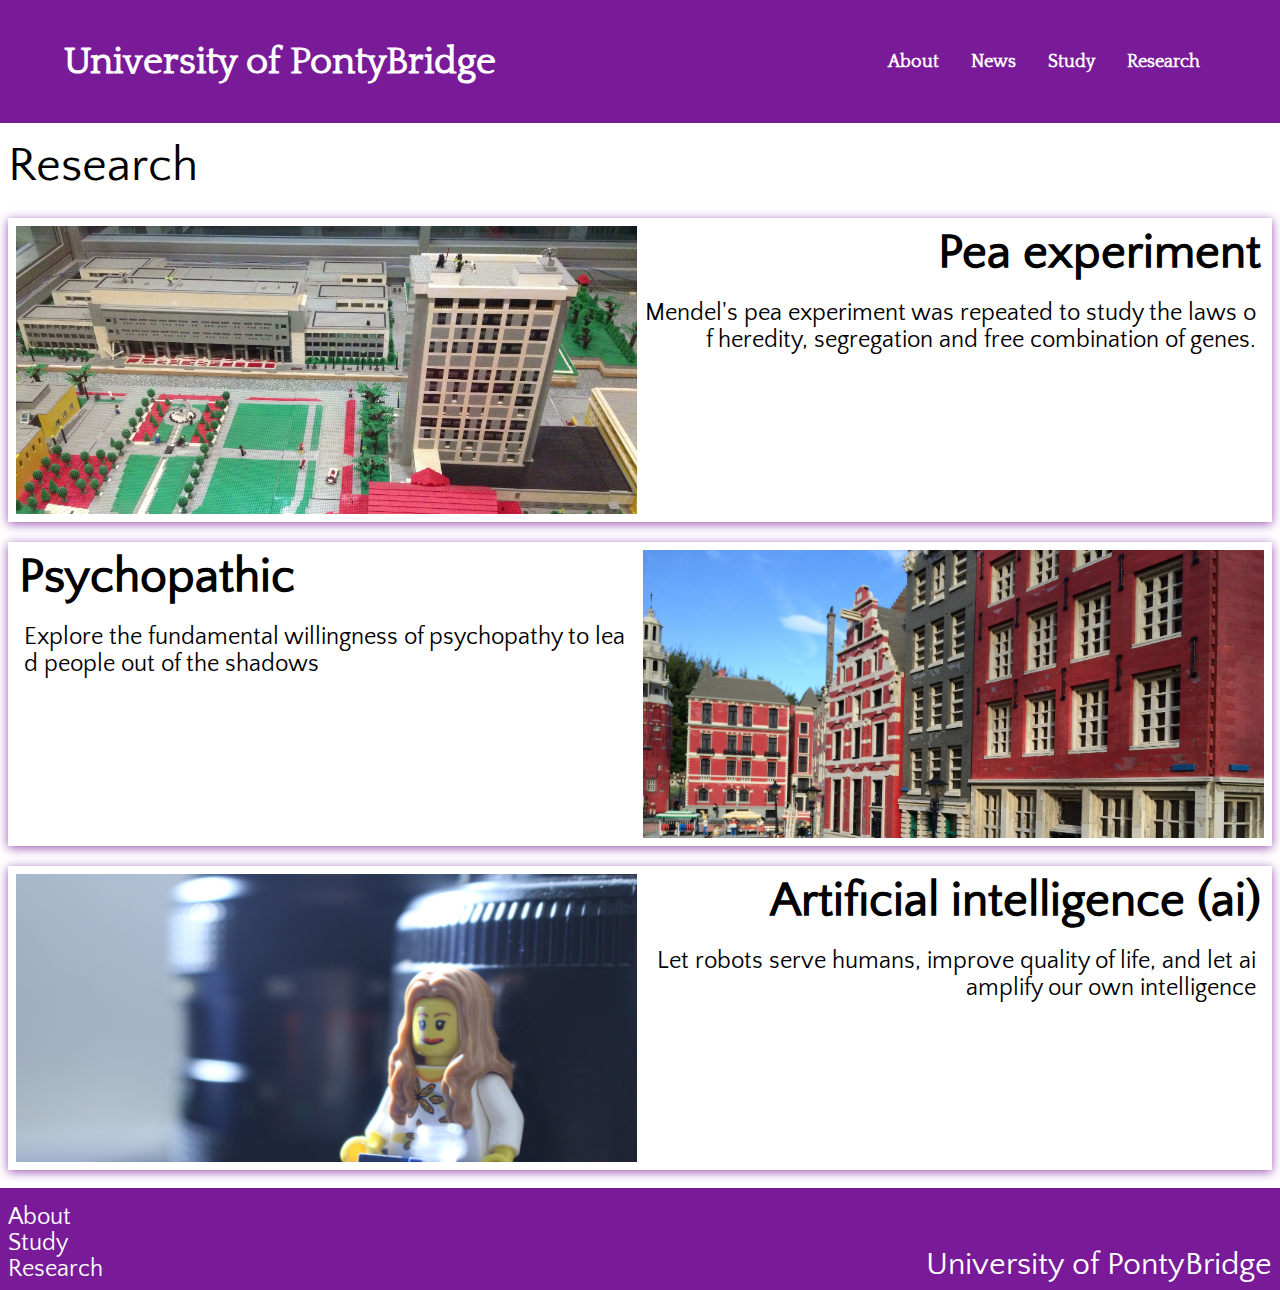
==== commit da3a93e4: "Add the word from docs" ====
--- a/src/html/research.html
+++ b/src/html/research.html
@@ -32,41 +32,29 @@
     <div class="content border-2-column">
       <h2 class="title is-1">Research</h2>
       <article class="item">
-        <h3 class="responsive-title is-1 font-to-right">Project 1</h3>
+        <h3 class="responsive-title is-1 font-to-right">Pea experiment</h3>
         <div class="thumbnail research-1 to-point"></div>
         <div class="content font-to-right">
-          <h3 class="is-1">Project 1</h3>
-          <p class="is-2">Lorem ipsum dolor sit amet,</p>
-          <p class="is-2">consectetur adipiscing elit. Morbi</p>
-          <p class="is-2">sagittis mauris dignissim sed.</p>
-          <p class="is-2">Duis hendrerit sapien est, eu</p>
-          <p class="is-2">lobortis odio aliquam in.</p>
+          <h3 class="is-1 is-crude">Pea experiment</h3>
+          <p class="is-3">Mendel's pea experiment was repeated to study the laws of heredity, segregation and free combination of genes.</p>
         </div>
       </article>
 
       <article class="item">
-        <h3 class="responsive-title is-1 font-to-right">Project 2</h3>
+        <h3 class="responsive-title is-1 font-to-right">Psychopathic</h3>
         <div class="thumbnail research-2 to-point"></div>
         <div class="content">
-          <h3 class="is-1">Project 2</h3>
-          <p class="is-2">Lorem ipsum dolor sit amet,</p>
-          <p class="is-2">consectetur adipiscing elit. Morbi</p>
-          <p class="is-2">sagittis mauris dignissim sed.</p>
-          <p class="is-2">Duis hendrerit sapien est, eu</p>
-          <p class="is-2">lobortis odio aliquam in.</p>
+          <h3 class="is-1 is-crude">Psychopathic</h3>
+          <p class="is-3">Explore the fundamental willingness of psychopathy to lead people out of the shadows</p>
         </div>
       </article>
 
       <article class="item">
-        <h3 class="responsive-title is-1 font-to-right">Project 3</h3>
+        <h3 class="responsive-title is-1 font-to-right">Artificial intelligence (ai)</h3>
         <div class="thumbnail research-3 to-point"></div>
         <div class="content font-to-right">
-          <h3 class="is-1">Project 3</h3>
-          <p class="is-2">Lorem ipsum dolor sit amet,</p>
-          <p class="is-2">consectetur adipiscing elit. Morbi</p>
-          <p class="is-2">sagittis mauris dignissim sed.</p>
-          <p class="is-2">Duis hendrerit sapien est, eu</p>
-          <p class="is-2">lobortis odio aliquam in.</p>
+          <h3 class="is-1 is-crude">Artificial intelligence (ai)</h3>
+          <p class="is-3">Let robots serve humans, improve quality of life, and let ai amplify our own intelligence</p>
         </div>
       </article>
     </div>
--- a/src/css/basic.css
+++ b/src/css/basic.css
@@ -72,7 +72,7 @@
 }
 
 .to-point:hover {
-  box-shadow: 0 0 10px #A993FF;
+  box-shadow: 0 0 15px #A993FF;
 }
 
 .border-2 {
--- a/src/css/link.css
+++ b/src/css/link.css
@@ -58,6 +58,16 @@
   padding: 0 0.2rem;
 }
 
+section .content .item .content h3 {
+  margin-bottom: 1rem;
+}
+
+section .content .item .content p {
+  padding: 0.3rem;
+  line-height: 27px;
+  word-break: break-all;
+}
+
 /* responsive */
 
 @media screen and (max-width: 768px) {
@@ -77,7 +87,13 @@
     display: none;
   }
 
+  section .content .item .content p {
+    margin: 0.8rem 0;
+    font-size: 20px;
+  }
+
   section .content .item .responsive-title{
     display: block;
+    margin-bottom: 0.8rem;
   }
 }